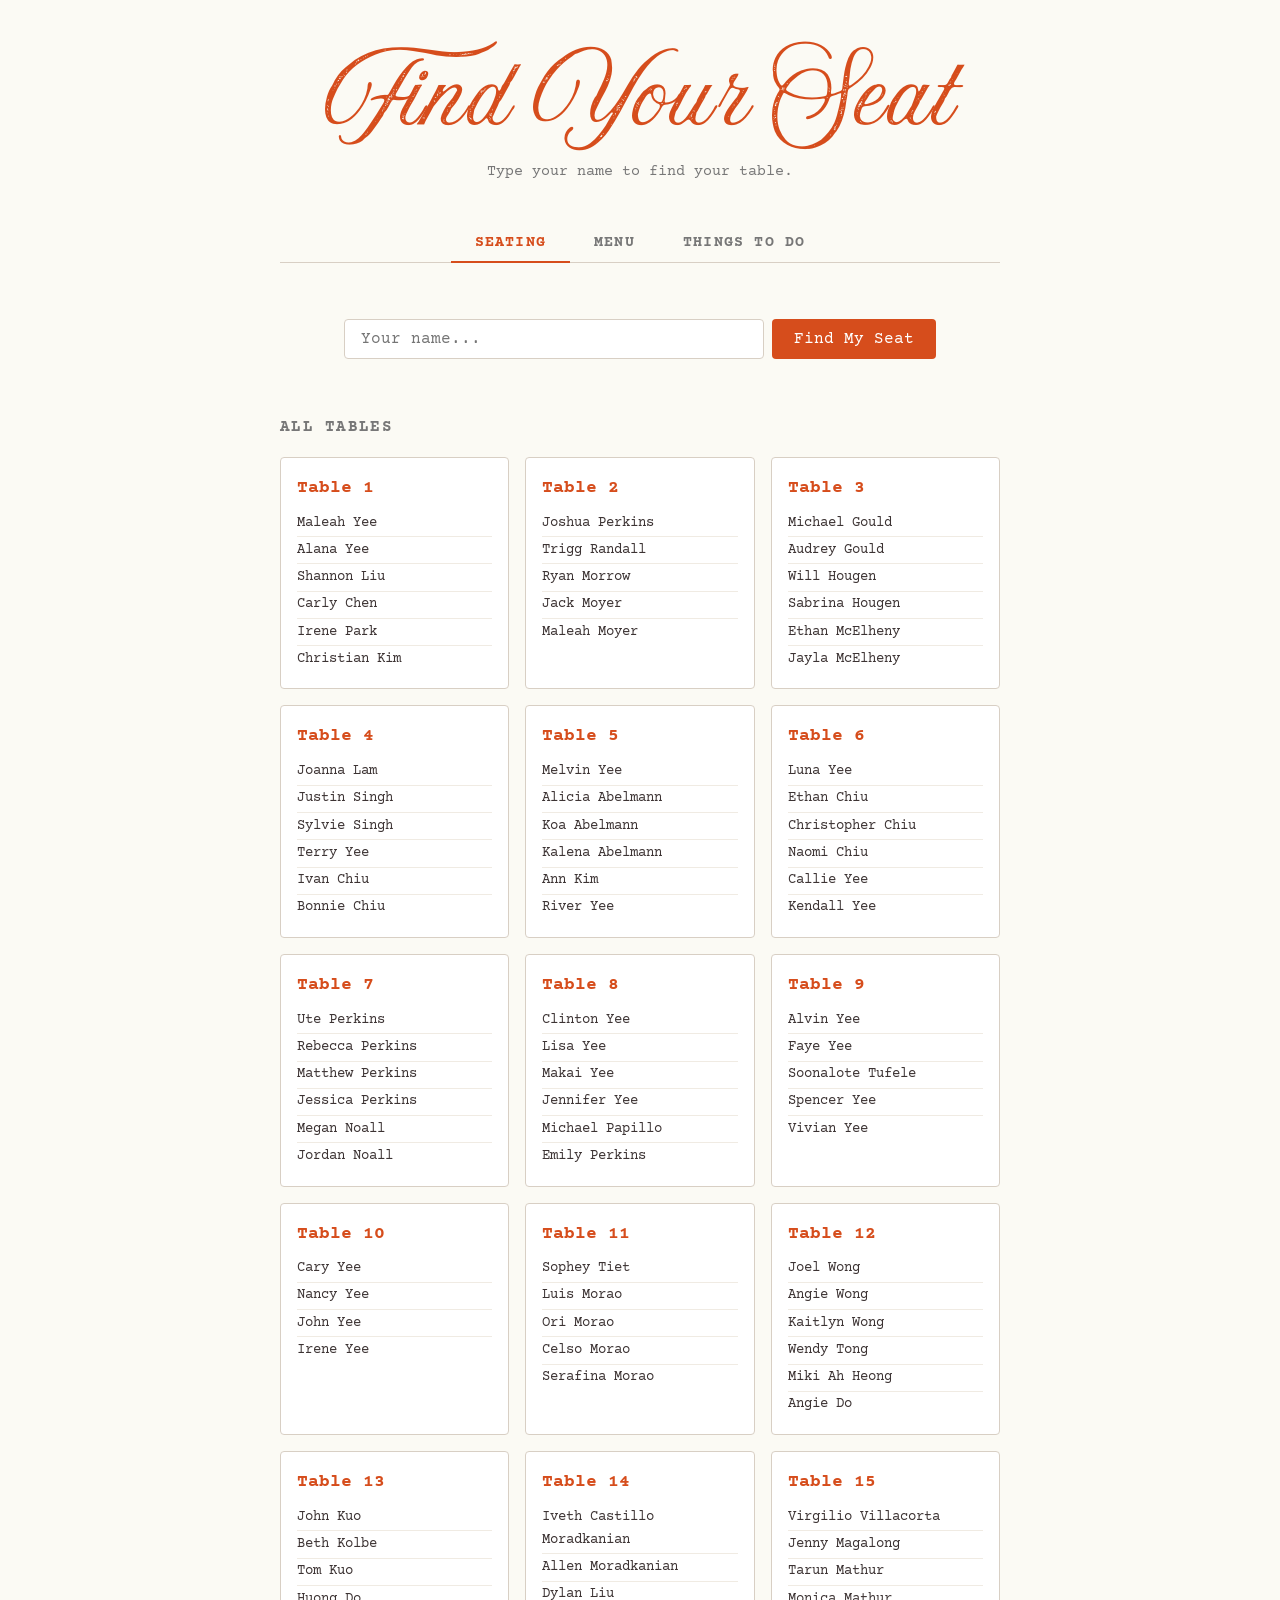
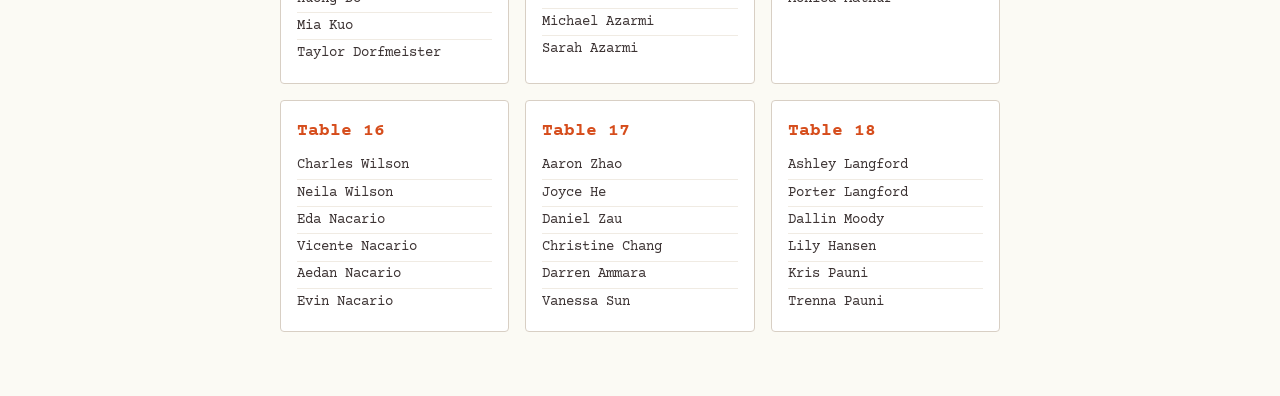
==== docs/index.html @ 07d2abea "data: update tea blends and quotes descriptions Co-Authored-By: Claude Sonnet 4.6 <noreply@anthropic" ====
<!DOCTYPE html>
<html lang="en">
<head>
  <meta charset="UTF-8" />
  <meta name="viewport" content="width=device-width, initial-scale=1.0" />
  <title>Find Your Table</title>
  <link rel="preconnect" href="https://fonts.googleapis.com" />
  <link rel="preconnect" href="https://fonts.gstatic.com" crossorigin />
  <link href="https://fonts.googleapis.com/css2?family=Courier+Prime:ital,wght@0,400;0,700;1,400&display=swap" rel="stylesheet" />
  <link rel="stylesheet" href="styles.css" />
</head>
<body>

  <!-- TOP: Title + instructions -->
  <header class="site-header">
    <h1 class="site-title">Find Your Seat</h1>
    <p class="site-instructions">Type your name to find your table.</p>
  </header>

  <!-- TABS -->
  <nav class="tab-nav" aria-label="Page sections">
    <button class="tab-btn tab-btn--active" data-tab="seating">Seating</button>
    <button class="tab-btn" data-tab="menu">Menu</button>
    <button class="tab-btn" data-tab="things">Things to Do</button>
  </nav>

  <!-- SEATING TAB -->
  <div id="tab-seating" class="tab-panel">

    <!-- SEARCH -->
    <section class="search-section">
      <form class="search-form" id="search-form" role="search">
        <input
          type="text"
          id="search-input"
          class="search-input"
          placeholder="Your name..."
          autocomplete="off"
          aria-label="Search for your name"
        />
        <button type="submit" class="search-btn">Find My Seat</button>
      </form>
    </section>

    <!-- RESULTS -->
    <section class="results-section" id="results-section" aria-live="polite" hidden>
      <div class="results-inner" id="results-inner"></div>
    </section>

    <!-- FULL TABLE LIST -->
    <section class="full-list-section">
      <h2 class="full-list-heading">All Tables</h2>
      <div class="full-list" id="full-list"></div>
    </section>

  </div>

  <!-- MENU TAB -->
  <div id="tab-menu" class="tab-panel" hidden>
    <section class="menu-section">

      <div class="menu-category">
        <h3 class="menu-category-title">Mains</h3>
        <ul class="menu-items">
          <li class="menu-item">
            <span class="menu-item-name">Dan Dan Noodles</span>
            <span class="menu-item-desc">Sesame-peanut sauce, cucumber, cilantro, crushed peanuts</span>
          </li>
          <li class="menu-item">
            <span class="menu-item-name">Fried Popcorn Chicken and White Rice</span>
            <span class="menu-item-desc">Jidori chicken, Thai basil, Taiwanese seasoning salt</span>
            <span class="menu-item-tag">gluten free</span>
          </li>
        </ul>
      </div>

      <div class="menu-category">
        <h3 class="menu-category-title">Sides</h3>
        <ul class="menu-items">
          <li class="menu-item">
            <span class="menu-item-name">Clamshell Buns</span>
            <span class="menu-item-desc">Pork belly, assorted pickles, hoisin, crushed peanuts, and cilantro</span>
          </li>
          <li class="menu-item">
            <span class="menu-item-name">Beef Rolls</span>
            <span class="menu-item-desc">Braised five spice beef shank, cucumber, cilantro, scallions, hoisin</span>
          </li>
        </ul>
      </div>

      <div class="menu-category">
        <h3 class="menu-category-title">Veggies</h3>
        <ul class="menu-items">
          <li class="menu-item">
            <span class="menu-item-name">Wok Tossed Basil Eggplant</span>
          </li>
          <li class="menu-item">
            <span class="menu-item-name">Sautéed Seasonal Greens</span>
            <span class="menu-item-desc">Bok-choy sautéed in a light garlic sauce</span>
            <span class="menu-item-tag">gluten free &amp; vegan</span>
          </li>
        </ul>
      </div>

      <div class="menu-category">
        <h3 class="menu-category-title">Dessert</h3>
        <ul class="menu-items">
          <li class="menu-item">
            <span class="menu-item-name">Hakka Mochi</span>
            <span class="menu-item-desc">Traditional warm hand cut mochi rolled in peanut and black sesame powder, drizzled with brown sugar syrup.</span>
          </li>
          <li class="menu-item">
            <span class="menu-item-name">Assorted Cake</span>
          </li>
        </ul>
      </div>

    </section>
  </div>

  <!-- THINGS TO DO TAB -->
  <div id="tab-things" class="tab-panel" hidden>
    <section class="things-section">
      <ul class="things-list">
        <li class="things-item">
          <span class="things-item-name">Typewriter Poem</span>
          <span class="things-item-desc">Get a custom poem written just for you by our poet.</span>
        </li>
        <li class="things-item">
          <span class="things-item-name">Guest Book</span>
          <span class="things-item-desc">Sign the guest book and leave us your well wishes and advice.</span>
        </li>
        <li class="things-item">
          <span class="things-item-name">Artisan Tea Blends</span>
          <span class="things-item-desc">Taste and take home our artisan herbal tea blends.</span>
        </li>
        <li class="things-item">
          <span class="things-item-name">Quotes &amp; Poems</span>
          <span class="things-item-desc">
              Flip through our favorite quotes and poems while sipping tea and enjoying cookies and nuts.
          </span>
        </li>
      </ul>
    </section>
  </div>

  <script src="data.js"></script>
  <script src="app.js"></script>
</body>
</html>
---- docs/styles.css ----
/* ── Fonts ── */
@font-face {
  font-family: 'Amoresa Aged';
  src: url('fonts/amoresa-aged.woff2') format('woff2'),
       url('fonts/amoresa-aged.ttf') format('truetype');
  font-weight: normal;
  font-style: normal;
  font-display: swap;
}

/* ── Custom Properties ── */
:root {
  --color-bg: #fbfaf4;
  --color-text: #3c3333;
  --color-muted: #777;
  --color-accent: #d64d1c;
  --color-border: #d8cfc4;
  --color-card: #ffffff;
  --color-highlight: #f0ebe3;
  --font-body: 'Courier Prime', 'Courier New', monospace;
  --font-title: 'Amoresa Aged', serif;
  --max-width: 720px;
  --radius: 4px;
}

/* ── Reset ── */
*, *::before, *::after { box-sizing: border-box; margin: 0; padding: 0; }

/* ── Base ── */
body {
  background: var(--color-bg);
  color: var(--color-text);
  font-family: var(--font-body);
  font-size: 1rem;
  line-height: 1.6;
  padding: 0 1rem 4rem;
}

/* ── Banner ── */

/* ── Header ── */
.site-header {
  text-align: center;
  margin-bottom: 2.5rem;
  padding-top: 4rem;
}

.site-title {
  font-family: var(--font-title);
  font-size: clamp(2.5rem, 8vw, 5rem);
  color: var(--color-accent);
  font-weight: normal;
  letter-spacing: 0.02em;
  line-height: 1.1;
}

.site-instructions {
  margin-top: 0.5rem;
  color: var(--color-muted);
  font-size: 0.95rem;
}

/* ── Search ── */
.search-section {
  max-width: var(--max-width);
  margin: 0 auto 2rem;
  padding: 1.5rem 0;
}

.search-form {
  display: flex;
  gap: 0.5rem;
  justify-content: center;
  flex-wrap: wrap;
}

.search-input {
  flex: 1 1 260px;
  max-width: 420px;
  padding: 0.65rem 1rem;
  font-family: var(--font-body);
  font-size: 1rem;
  border: 1px solid var(--color-border);
  border-radius: var(--radius);
  background: var(--color-card);
  color: var(--color-text);
  outline: none;
  transition: border-color 0.15s;
}

.search-input:focus {
  border-color: var(--color-accent);
}

.search-btn {
  padding: 0.65rem 1.4rem;
  font-family: var(--font-body);
  font-size: 1rem;
  background: var(--color-accent);
  color: #fff;
  border: none;
  border-radius: var(--radius);
  cursor: pointer;
  transition: opacity 0.15s;
  white-space: nowrap;
}

.search-btn:hover {
  opacity: 0.88;
}

/* ── Seating Diagram ── */
.diagram-container {
  margin-bottom: 1.75rem;
  padding-bottom: 1.75rem;
  border-bottom: 1px solid var(--color-border);
}

.diagram-container svg {
  width: 100%;
  height: auto;
  display: block;
}

/* ── Results ── */
.results-section {
  max-width: var(--max-width);
  margin: 0 auto 3rem;
  background: var(--color-highlight);
  border: 1px solid var(--color-border);
  border-radius: var(--radius);
  padding: 1.5rem;
}

.results-section[hidden] {
  display: none;
}

.result-match-name {
  font-size: 1.1rem;
  font-weight: 700;
  margin-bottom: 0.25rem;
}

.result-table-number {
  font-size: 1.8rem;
  font-weight: 700;
  color: var(--color-accent);
  margin-bottom: 0.75rem;
}

.result-section-label {
  font-size: 0.8rem;
  text-transform: uppercase;
  letter-spacing: 0.08em;
  color: var(--color-muted);
  margin-bottom: 0.3rem;
  margin-top: 1rem;
}

.result-names-list {
  list-style: none;
  padding: 0;
}

.result-names-list li {
  padding: 0.15rem 0;
  border-bottom: 1px solid var(--color-border);
}

.result-names-list li:last-child {
  border-bottom: none;
}

.result-names-list li.is-you {
  font-weight: 700;
  color: var(--color-accent);
}

.related-group {
  margin-top: 0.5rem;
  padding: 0.75rem;
  background: var(--color-card);
  border-radius: var(--radius);
  border: 1px solid var(--color-border);
}

.related-group + .related-group {
  margin-top: 0.5rem;
}

.related-table-label {
  font-size: 0.85rem;
  color: var(--color-muted);
}

.result-disclaimer {
  font-size: 0.85rem;
  color: var(--color-muted);
  margin-top: 0.75rem;
  padding: 0.5rem 0.75rem;
  border-left: 3px solid var(--color-accent);
  background: var(--color-card);
  border-radius: 0 var(--radius) var(--radius) 0;
}

.no-result-msg {
  text-align: center;
  color: var(--color-muted);
  padding: 0.5rem 0;
}

/* ── Multiple matches ── */
.match-card {
  background: var(--color-card);
  border: 1px solid var(--color-border);
  border-radius: var(--radius);
  padding: 1rem;
  margin-bottom: 1rem;
  cursor: pointer;
  transition: border-color 0.15s;
}

.match-card:hover {
  border-color: var(--color-accent);
}

.match-prompt {
  margin-bottom: 0.75rem;
  color: var(--color-muted);
  font-size: 0.95rem;
}

/* ── Full List ── */
.full-list-section {
  max-width: var(--max-width);
  margin: 0 auto;
}

.full-list-heading {
  font-family: var(--font-body);
  font-size: 1rem;
  text-transform: uppercase;
  letter-spacing: 0.08em;
  color: var(--color-muted);
  margin-bottom: 1rem;
  font-weight: 700;
}

.full-list {
  display: grid;
  grid-template-columns: repeat(auto-fill, minmax(200px, 1fr));
  gap: 1rem;
}

.table-card {
  background: var(--color-card);
  border: 1px solid var(--color-border);
  border-radius: var(--radius);
  padding: 1rem;
  cursor: pointer;
  transition: border-color 0.15s;
}

.table-card:hover {
  border-color: var(--color-accent);
}

.table-card-number {
  font-size: 1.1rem;
  font-weight: 700;
  color: var(--color-accent);
  margin-bottom: 0.5rem;
}

.table-card-names {
  list-style: none;
  padding: 0;
  font-size: 0.9rem;
}

.table-card-names li {
  padding: 0.1rem 0;
  border-bottom: 1px solid var(--color-highlight);
}

.table-card-names li:last-child {
  border-bottom: none;
}

/* ── Tabs ── */
.tab-nav {
  display: flex;
  justify-content: center;
  border-bottom: 1px solid var(--color-border);
  max-width: var(--max-width);
  margin: 0 auto 2rem;
}

.tab-btn {
  font-family: var(--font-body);
  font-size: 0.95rem;
  text-transform: uppercase;
  letter-spacing: 0.08em;
  font-weight: 700;
  padding: 0.6rem 1.5rem;
  background: none;
  border: none;
  border-bottom: 2px solid transparent;
  color: var(--color-muted);
  cursor: pointer;
  margin-bottom: -1px;
  transition: color 0.15s, border-color 0.15s;
}

.tab-btn:hover {
  color: var(--color-text);
}

.tab-btn--active {
  color: var(--color-accent);
  border-bottom-color: var(--color-accent);
}

.tab-panel[hidden] {
  display: none;
}

/* ── Menu ── */
.menu-section {
  max-width: var(--max-width);
  margin: 0 auto;
}

.menu-category {
  margin-bottom: 2.5rem;
}

.menu-category-title {
  font-family: var(--font-body);
  font-size: 0.85rem;
  text-transform: uppercase;
  letter-spacing: 0.1em;
  font-weight: 700;
  color: var(--color-muted);
  margin-bottom: 0.75rem;
  padding-bottom: 0.4rem;
  border-bottom: 1px solid var(--color-border);
}

.menu-items {
  list-style: none;
  padding: 0;
}

.menu-item {
  padding: 0.85rem 0;
  border-bottom: 1px solid var(--color-highlight);
  display: flex;
  flex-direction: column;
  gap: 0.2rem;
}

.menu-item:last-child {
  border-bottom: none;
}

.menu-item-name {
  font-weight: 700;
  font-size: 1rem;
}

.menu-item-desc {
  font-size: 0.9rem;
  color: var(--color-muted);
}

.menu-item-tag {
  font-size: 0.8rem;
  color: var(--color-accent);
  font-style: italic;
}

/* ── Things to Do ── */
.things-section {
  max-width: var(--max-width);
  margin: 0 auto;
}

.things-list {
  list-style: none;
  padding: 0;
}

.things-item {
  padding: 1rem 0;
  border-bottom: 1px solid var(--color-border);
  display: flex;
  flex-direction: column;
  gap: 0.2rem;
}

.things-item:last-child {
  border-bottom: none;
}

.things-item-name {
  font-weight: 700;
  font-size: 1rem;
}

.things-item-desc {
  font-size: 0.9rem;
  color: var(--color-muted);
}

/* ── Responsive ── */
@media (max-width: 480px) {
  .search-form {
    flex-direction: column;
    align-items: stretch;
  }
  .search-input {
    max-width: 100%;
    flex-basis: auto;
    padding-top: 0.55rem;
    padding-bottom: 0.5rem;
  }
  .full-list {
    grid-template-columns: 1fr 1fr;
  }
}
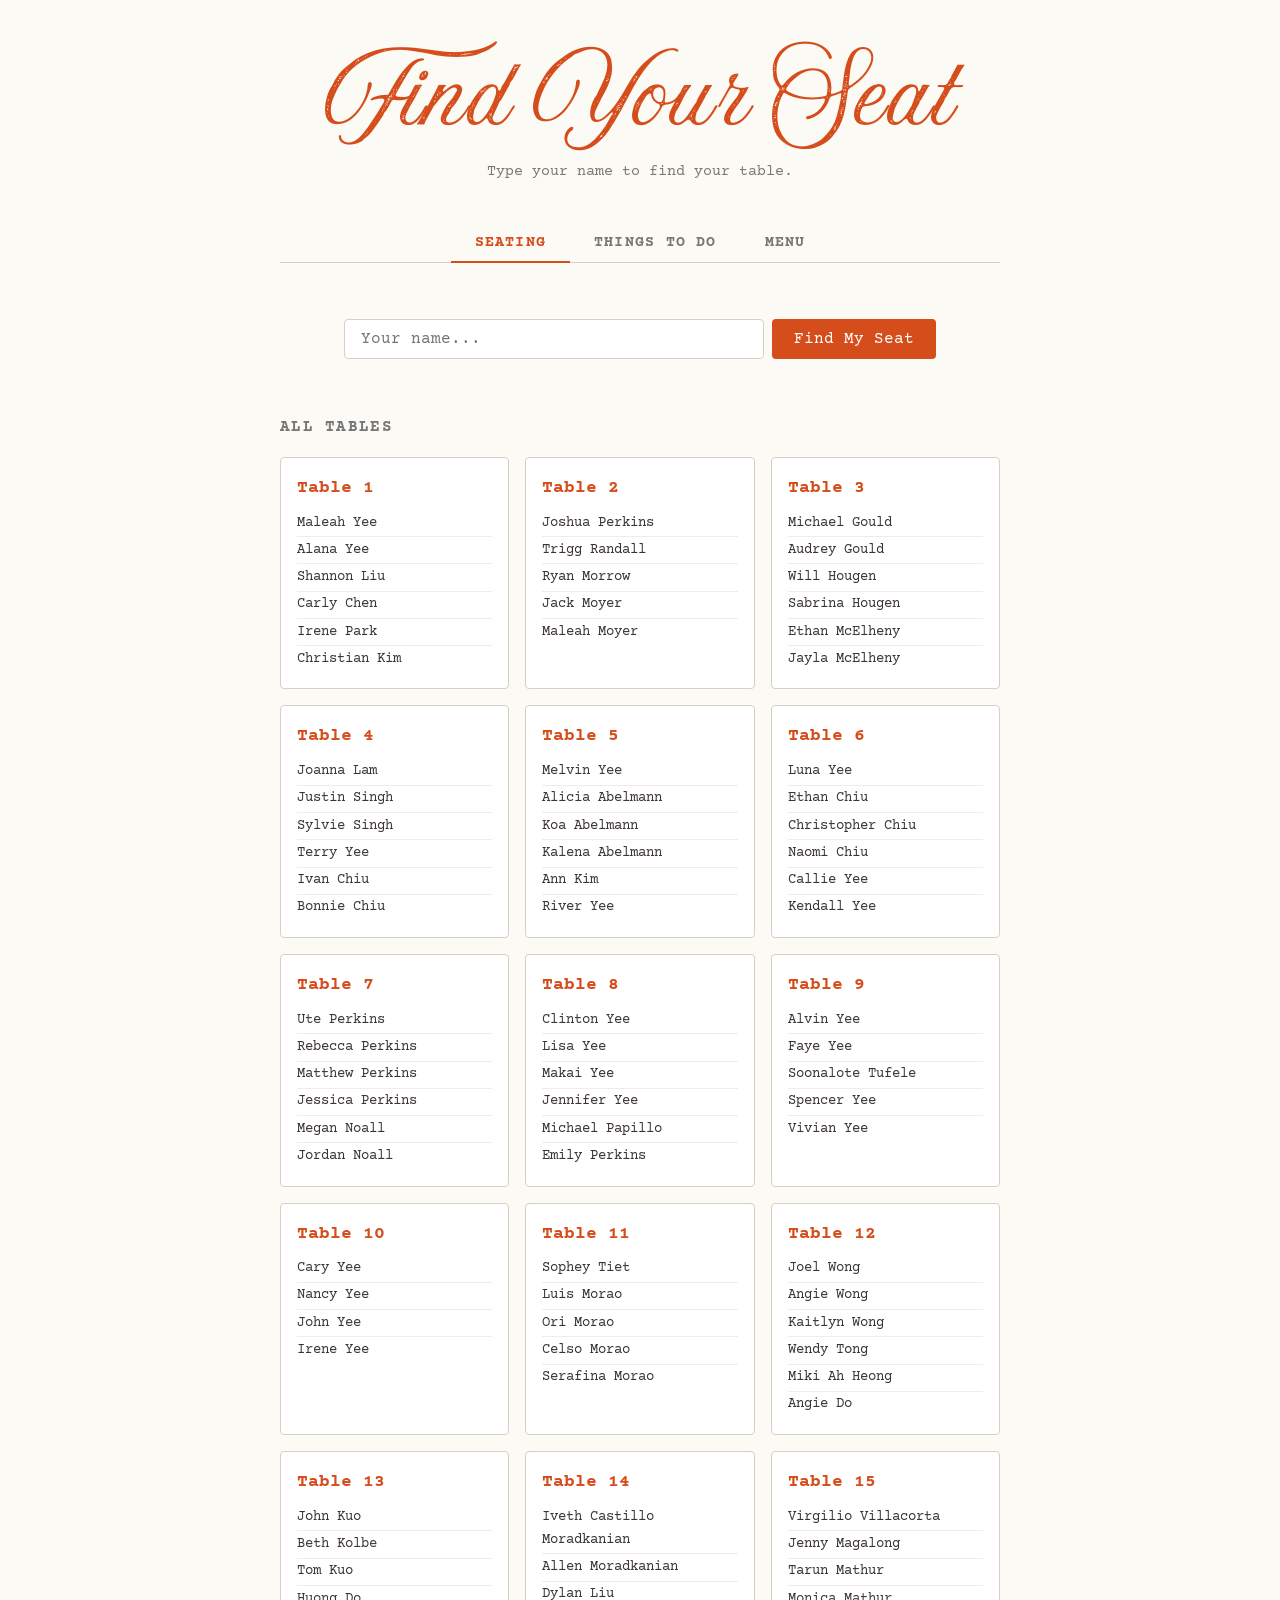
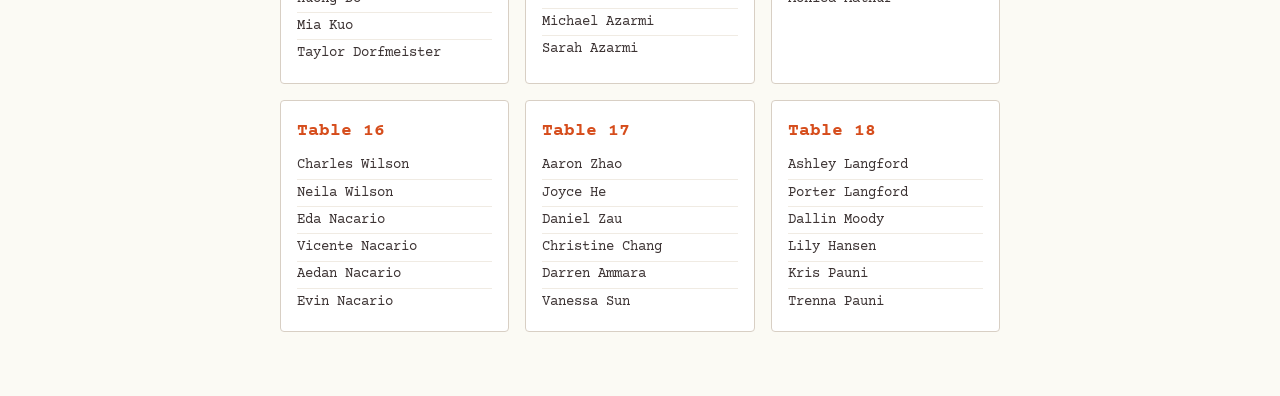
==== commit b6962a3b: "style: reorder tabs to Seating, Things to Do, Menu Co-Authored-By: Claude Sonnet 4.6 <noreply@anthro" ====
--- a/docs/index.html
+++ b/docs/index.html
@@ -20,8 +20,8 @@
   <!-- TABS -->
   <nav class="tab-nav" aria-label="Page sections">
     <button class="tab-btn tab-btn--active" data-tab="seating">Seating</button>
+    <button class="tab-btn" data-tab="things">Things to Do</button>
     <button class="tab-btn" data-tab="menu">Menu</button>
-    <button class="tab-btn" data-tab="things">Things to Do</button>
   </nav>
 
   <!-- SEATING TAB -->
--- a/docs/styles.css
+++ b/docs/styles.css
@@ -394,7 +394,7 @@
 
 .things-item {
   padding: 1rem 0;
-  border-bottom: 1px solid var(--color-border);
+  border-bottom: 1px solid var(--color-highlight);
   display: flex;
   flex-direction: column;
   gap: 0.2rem;
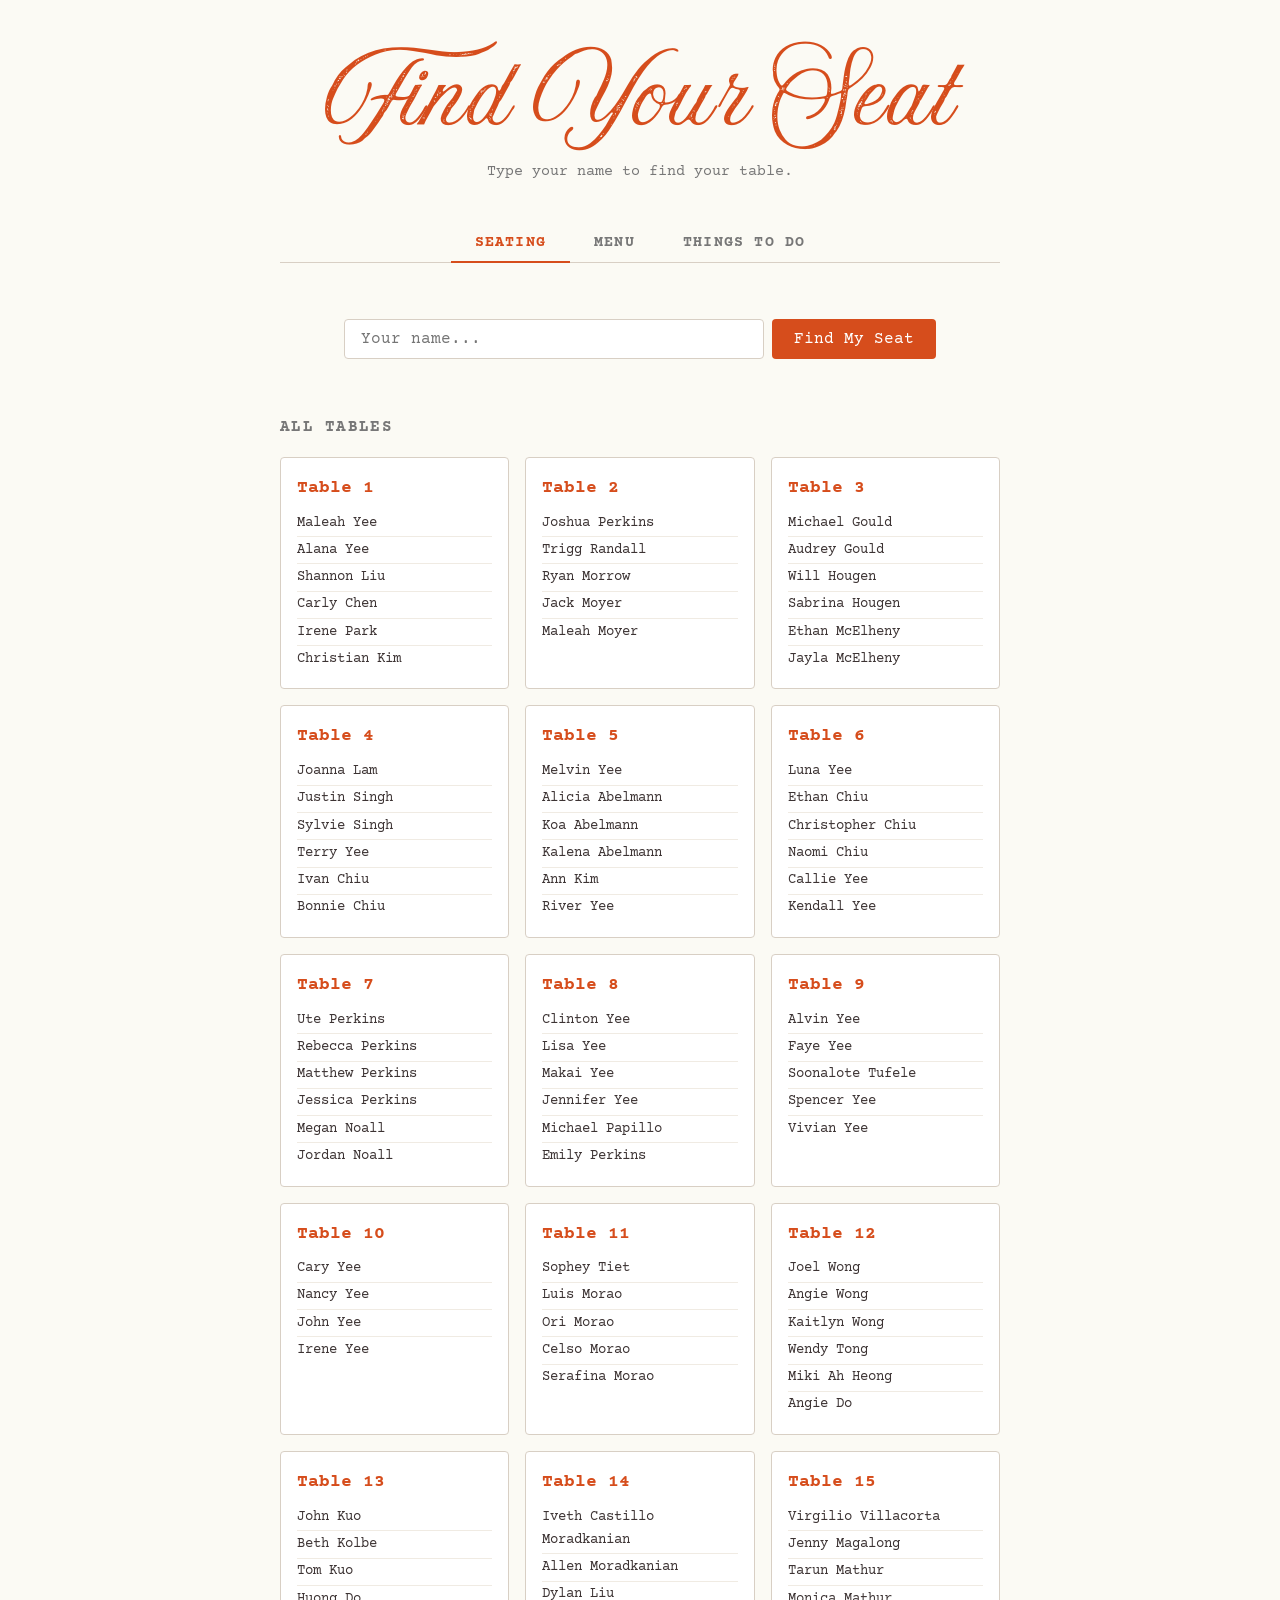
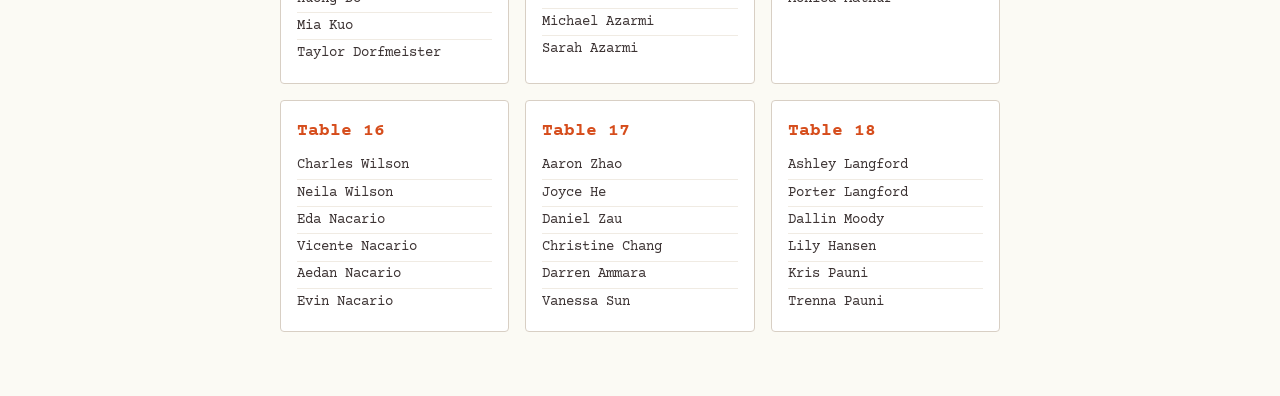
==== commit 099a38a0: "feat: swap header and subheader text per active tab, fix typo Co-Authored-By: Claude Sonnet 4.6 <nor" ====
--- a/docs/index.html
+++ b/docs/index.html
@@ -19,9 +19,9 @@
 
   <!-- TABS -->
   <nav class="tab-nav" aria-label="Page sections">
-    <button class="tab-btn tab-btn--active" data-tab="seating">Seating</button>
-    <button class="tab-btn" data-tab="things">Things to Do</button>
-    <button class="tab-btn" data-tab="menu">Menu</button>
+    <button class="tab-btn tab-btn--active" data-tab="seating" data-header="Find Your Seat" data-subheader="Type your name to find your table.">Seating</button>
+    <button class="tab-btn" data-tab="menu" data-header="Tonight's Menu" data-subheader="Family-style Taiwanese cuisine.">Menu</button>
+    <button class="tab-btn" data-tab="things" data-header="Things to Do" data-subheader="Make the most of the evening.">Things to Do</button>
   </nav>
 
   <!-- SEATING TAB -->
@@ -107,7 +107,7 @@
         <ul class="menu-items">
           <li class="menu-item">
             <span class="menu-item-name">Hakka Mochi</span>
-            <span class="menu-item-desc">Traditional warm hand cut mochi rolled in peanut and black sesame powder, drizzled with brown sugar syrup.</span>
+            <span class="menu-item-desc">Traditional hand cut mochi rolled in peanut and black sesame powder, drizzled with brown sugar syrup.</span>
           </li>
           <li class="menu-item">
             <span class="menu-item-name">Assorted Cake</span>
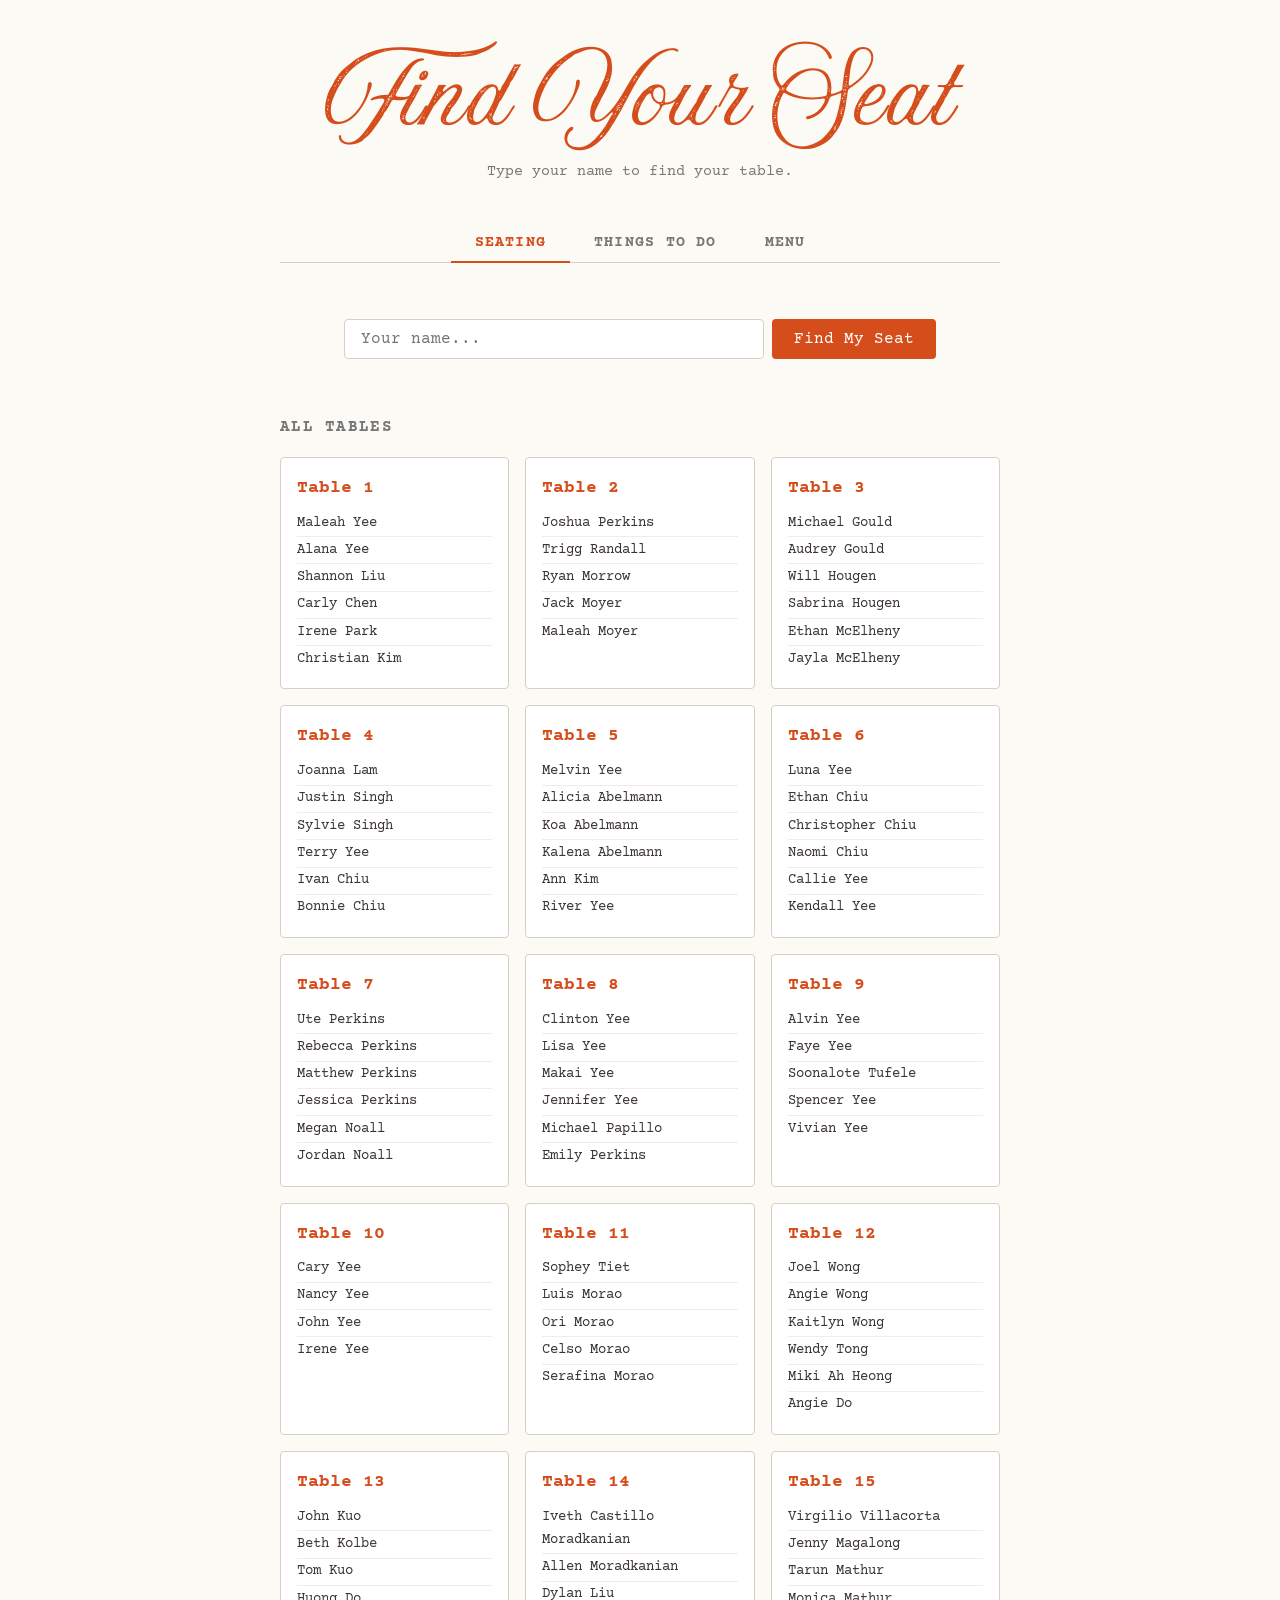
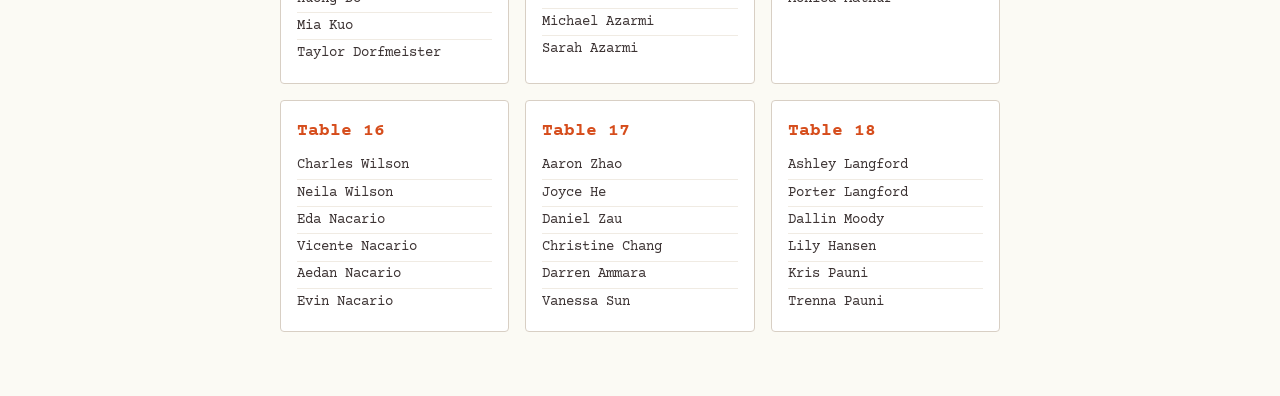
==== commit f1b0e27d: "style: reorder tabs to Seating, Things to Do, Menu Co-Authored-By: Claude Sonnet 4.6 <noreply@anthro" ====
--- a/docs/index.html
+++ b/docs/index.html
@@ -20,8 +20,8 @@
   <!-- TABS -->
   <nav class="tab-nav" aria-label="Page sections">
     <button class="tab-btn tab-btn--active" data-tab="seating" data-header="Find Your Seat" data-subheader="Type your name to find your table.">Seating</button>
-    <button class="tab-btn" data-tab="menu" data-header="Tonight's Menu" data-subheader="Family-style Taiwanese cuisine.">Menu</button>
-    <button class="tab-btn" data-tab="things" data-header="Things to Do" data-subheader="Make the most of the evening.">Things to Do</button>
+    <button class="tab-btn" data-tab="things" data-header="Things to Do" data-subheader="Join the fun!">Things to Do</button>
+    <button class="tab-btn" data-tab="menu" data-header="Today's Menu" data-subheader="Michelin Bib Gourmand Taiwanese cuisine">Menu</button>
   </nav>
 
   <!-- SEATING TAB -->
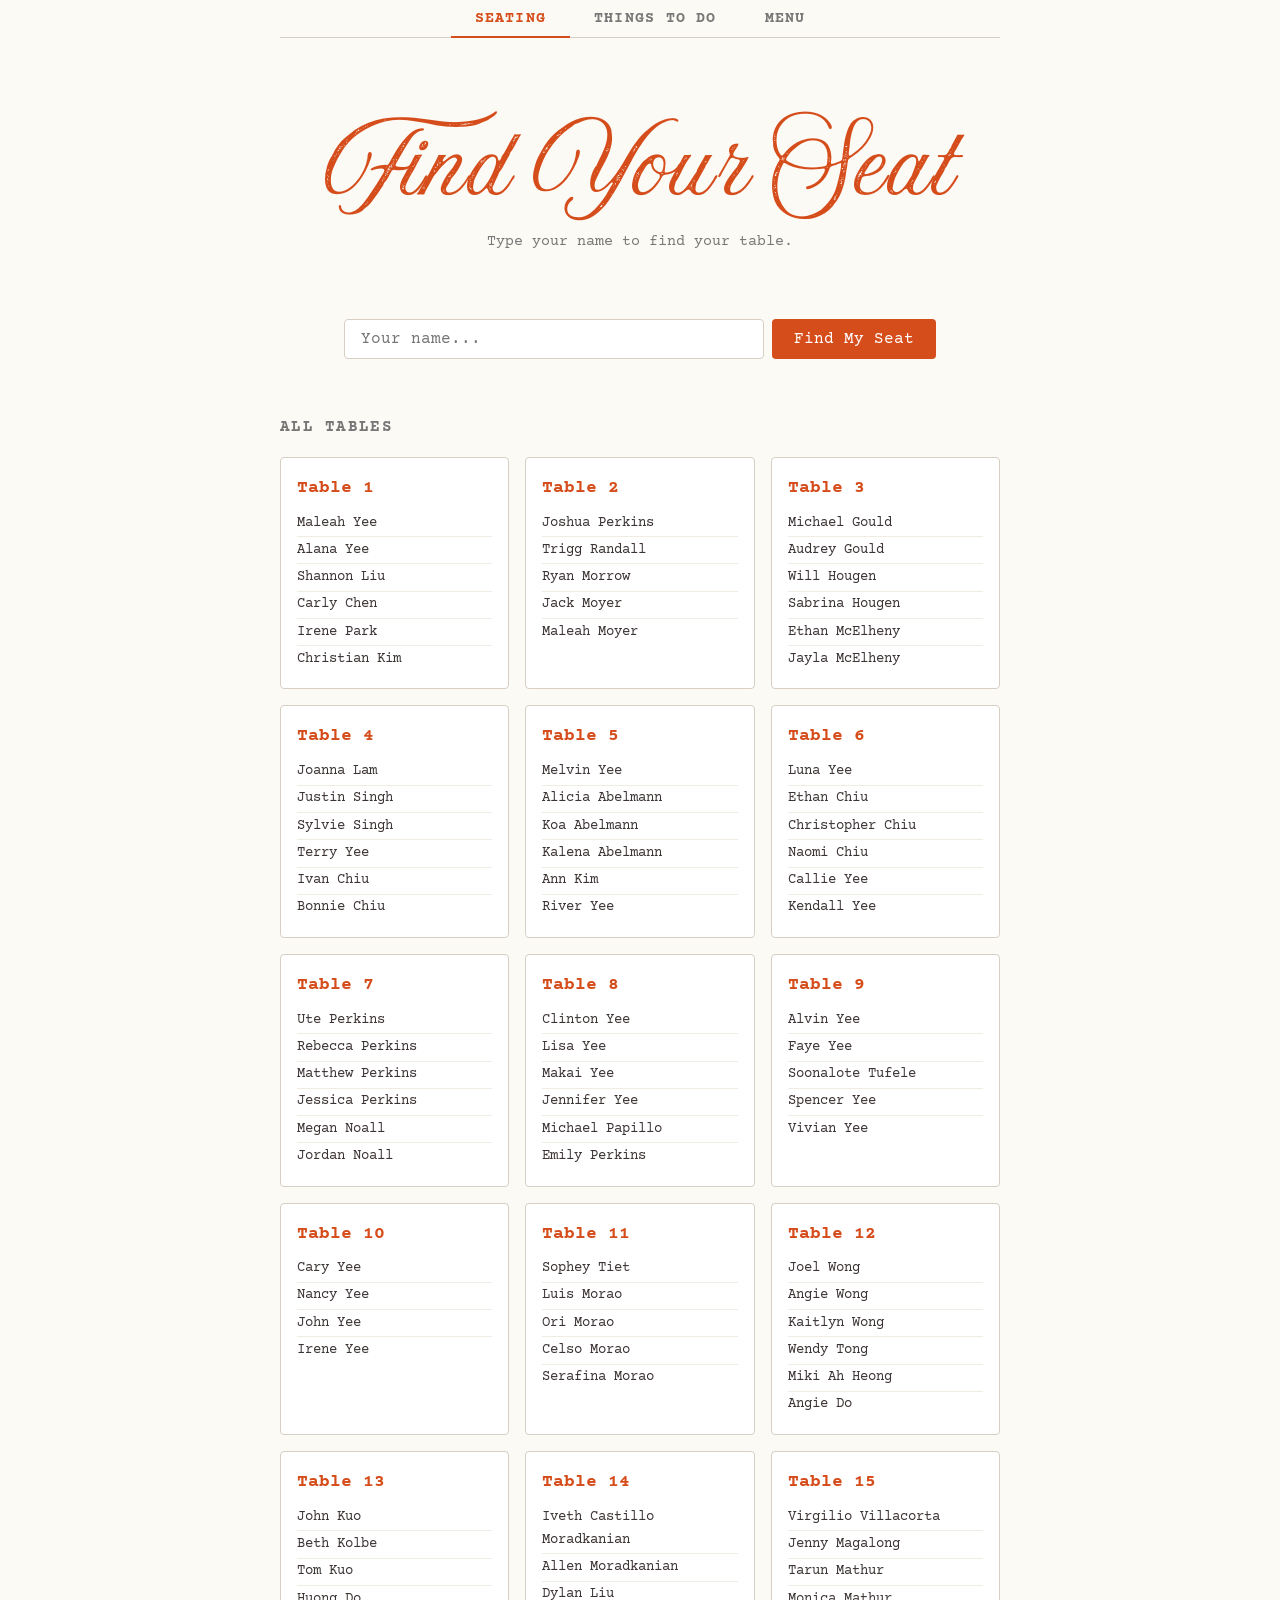
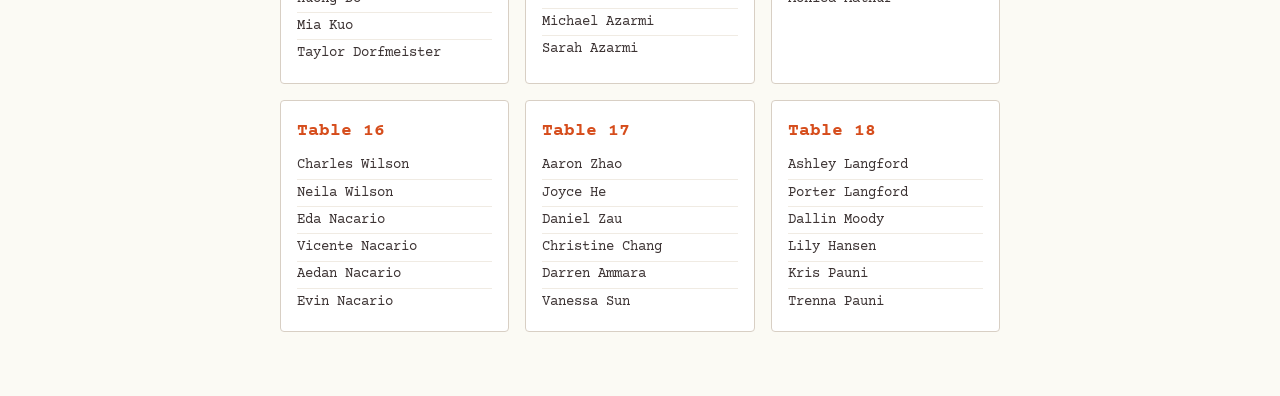
==== commit 72e75658: "style: move tabs above header, reformat indentation Co-Authored-By: Claude Sonnet 4.6 <noreply@anthr" ====
--- a/docs/index.html
+++ b/docs/index.html
@@ -10,141 +10,139 @@
   <link rel="stylesheet" href="styles.css" />
 </head>
 <body>
+    <!-- TABS -->
+    <nav class="tab-nav" aria-label="Page sections">
+        <button class="tab-btn tab-btn--active" data-tab="seating" data-header="Find Your Seat" data-subheader="Type your name to find your table.">Seating</button>
+        <button class="tab-btn" data-tab="things" data-header="Things to Do" data-subheader="Join the fun!">Things to Do</button>
+        <button class="tab-btn" data-tab="menu" data-header="Today's Menu" data-subheader="Michelin Bib Gourmand Taiwanese cuisine">Menu</button>
+    </nav>
 
-  <!-- TOP: Title + instructions -->
-  <header class="site-header">
-    <h1 class="site-title">Find Your Seat</h1>
-    <p class="site-instructions">Type your name to find your table.</p>
-  </header>
+    <!-- TOP: Title + instructions -->
+    <header class="site-header">
+        <h1 class="site-title">Find Your Seat</h1>
+        <p class="site-instructions">Type your name to find your table.</p>
+    </header>
 
-  <!-- TABS -->
-  <nav class="tab-nav" aria-label="Page sections">
-    <button class="tab-btn tab-btn--active" data-tab="seating" data-header="Find Your Seat" data-subheader="Type your name to find your table.">Seating</button>
-    <button class="tab-btn" data-tab="things" data-header="Things to Do" data-subheader="Join the fun!">Things to Do</button>
-    <button class="tab-btn" data-tab="menu" data-header="Today's Menu" data-subheader="Michelin Bib Gourmand Taiwanese cuisine">Menu</button>
-  </nav>
 
-  <!-- SEATING TAB -->
-  <div id="tab-seating" class="tab-panel">
+    <!-- SEATING TAB -->
+    <div id="tab-seating" class="tab-panel">
 
-    <!-- SEARCH -->
-    <section class="search-section">
-      <form class="search-form" id="search-form" role="search">
-        <input
-          type="text"
-          id="search-input"
-          class="search-input"
-          placeholder="Your name..."
-          autocomplete="off"
-          aria-label="Search for your name"
-        />
-        <button type="submit" class="search-btn">Find My Seat</button>
-      </form>
-    </section>
+        <!-- SEARCH -->
+        <section class="search-section">
+            <form class="search-form" id="search-form" role="search">
+                <input type="text"
+                       id="search-input"
+                       class="search-input"
+                       placeholder="Your name..."
+                       autocomplete="off"
+                       aria-label="Search for your name" />
+                <button type="submit" class="search-btn">Find My Seat</button>
+            </form>
+        </section>
 
-    <!-- RESULTS -->
-    <section class="results-section" id="results-section" aria-live="polite" hidden>
-      <div class="results-inner" id="results-inner"></div>
-    </section>
+        <!-- RESULTS -->
+        <section class="results-section" id="results-section" aria-live="polite" hidden>
+            <div class="results-inner" id="results-inner"></div>
+        </section>
 
-    <!-- FULL TABLE LIST -->
-    <section class="full-list-section">
-      <h2 class="full-list-heading">All Tables</h2>
-      <div class="full-list" id="full-list"></div>
-    </section>
+        <!-- FULL TABLE LIST -->
+        <section class="full-list-section">
+            <h2 class="full-list-heading">All Tables</h2>
+            <div class="full-list" id="full-list"></div>
+        </section>
 
-  </div>
+    </div>
 
-  <!-- MENU TAB -->
-  <div id="tab-menu" class="tab-panel" hidden>
-    <section class="menu-section">
+    <!-- MENU TAB -->
+    <div id="tab-menu" class="tab-panel" hidden>
+        <section class="menu-section">
 
-      <div class="menu-category">
-        <h3 class="menu-category-title">Mains</h3>
-        <ul class="menu-items">
-          <li class="menu-item">
-            <span class="menu-item-name">Dan Dan Noodles</span>
-            <span class="menu-item-desc">Sesame-peanut sauce, cucumber, cilantro, crushed peanuts</span>
-          </li>
-          <li class="menu-item">
-            <span class="menu-item-name">Fried Popcorn Chicken and White Rice</span>
-            <span class="menu-item-desc">Jidori chicken, Thai basil, Taiwanese seasoning salt</span>
-            <span class="menu-item-tag">gluten free</span>
-          </li>
-        </ul>
-      </div>
+            <div class="menu-category">
+                <h3 class="menu-category-title">Mains</h3>
+                <ul class="menu-items">
+                    <li class="menu-item">
+                        <span class="menu-item-name">Dan Dan Noodles</span>
+                        <span class="menu-item-desc">Sesame-peanut sauce, cucumber, cilantro, crushed peanuts</span>
+                    </li>
+                    <li class="menu-item">
+                        <span class="menu-item-name">Fried Popcorn Chicken and White Rice</span>
+                        <span class="menu-item-desc">Jidori chicken, Thai basil, Taiwanese seasoning salt</span>
+                        <span class="menu-item-tag">gluten free</span>
+                    </li>
+                </ul>
+            </div>
 
-      <div class="menu-category">
-        <h3 class="menu-category-title">Sides</h3>
-        <ul class="menu-items">
-          <li class="menu-item">
-            <span class="menu-item-name">Clamshell Buns</span>
-            <span class="menu-item-desc">Pork belly, assorted pickles, hoisin, crushed peanuts, and cilantro</span>
-          </li>
-          <li class="menu-item">
-            <span class="menu-item-name">Beef Rolls</span>
-            <span class="menu-item-desc">Braised five spice beef shank, cucumber, cilantro, scallions, hoisin</span>
-          </li>
-        </ul>
-      </div>
+            <div class="menu-category">
+                <h3 class="menu-category-title">Sides</h3>
+                <ul class="menu-items">
+                    <li class="menu-item">
+                        <span class="menu-item-name">Clamshell Buns</span>
+                        <span class="menu-item-desc">Pork belly, assorted pickles, hoisin, crushed peanuts, and cilantro</span>
+                    </li>
+                    <li class="menu-item">
+                        <span class="menu-item-name">Beef Rolls</span>
+                        <span class="menu-item-desc">Braised five spice beef shank, cucumber, cilantro, scallions, hoisin</span>
+                    </li>
+                </ul>
+            </div>
 
-      <div class="menu-category">
-        <h3 class="menu-category-title">Veggies</h3>
-        <ul class="menu-items">
-          <li class="menu-item">
-            <span class="menu-item-name">Wok Tossed Basil Eggplant</span>
-          </li>
-          <li class="menu-item">
-            <span class="menu-item-name">Sautéed Seasonal Greens</span>
-            <span class="menu-item-desc">Bok-choy sautéed in a light garlic sauce</span>
-            <span class="menu-item-tag">gluten free &amp; vegan</span>
-          </li>
-        </ul>
-      </div>
+            <div class="menu-category">
+                <h3 class="menu-category-title">Veggies</h3>
+                <ul class="menu-items">
+                    <li class="menu-item">
+                        <span class="menu-item-name">Wok Tossed Basil Eggplant</span>
+                    </li>
+                    <li class="menu-item">
+                        <span class="menu-item-name">Sautéed Seasonal Greens</span>
+                        <span class="menu-item-desc">Bok-choy sautéed in a light garlic sauce</span>
+                        <span class="menu-item-tag">gluten free &amp; vegan</span>
+                    </li>
+                </ul>
+            </div>
 
-      <div class="menu-category">
-        <h3 class="menu-category-title">Dessert</h3>
-        <ul class="menu-items">
-          <li class="menu-item">
-            <span class="menu-item-name">Hakka Mochi</span>
-            <span class="menu-item-desc">Traditional hand cut mochi rolled in peanut and black sesame powder, drizzled with brown sugar syrup.</span>
-          </li>
-          <li class="menu-item">
-            <span class="menu-item-name">Assorted Cake</span>
-          </li>
-        </ul>
-      </div>
+            <div class="menu-category">
+                <h3 class="menu-category-title">Dessert</h3>
+                <ul class="menu-items">
+                    <li class="menu-item">
+                        <span class="menu-item-name">Hakka Mochi</span>
+                        <span class="menu-item-desc">Traditional hand cut mochi rolled in peanut and black sesame powder, drizzled with brown sugar syrup.</span>
+                    </li>
+                    <li class="menu-item">
+                        <span class="menu-item-name">Assorted Cake</span>
+                    </li>
+                </ul>
+            </div>
 
-    </section>
-  </div>
+        </section>
+    </div>
 
-  <!-- THINGS TO DO TAB -->
-  <div id="tab-things" class="tab-panel" hidden>
-    <section class="things-section">
-      <ul class="things-list">
-        <li class="things-item">
-          <span class="things-item-name">Typewriter Poem</span>
-          <span class="things-item-desc">Get a custom poem written just for you by our poet.</span>
-        </li>
-        <li class="things-item">
-          <span class="things-item-name">Guest Book</span>
-          <span class="things-item-desc">Sign the guest book and leave us your well wishes and advice.</span>
-        </li>
-        <li class="things-item">
-          <span class="things-item-name">Artisan Tea Blends</span>
-          <span class="things-item-desc">Taste and take home our artisan herbal tea blends.</span>
-        </li>
-        <li class="things-item">
-          <span class="things-item-name">Quotes &amp; Poems</span>
-          <span class="things-item-desc">
-              Flip through our favorite quotes and poems while sipping tea and enjoying cookies and nuts.
-          </span>
-        </li>
-      </ul>
-    </section>
-  </div>
+    <!-- THINGS TO DO TAB -->
+    <div id="tab-things" class="tab-panel" hidden>
+        <section class="things-section">
+            <ul class="things-list">
+                <li class="things-item">
+                    <span class="things-item-name">Typewriter Poem</span>
+                    <span class="things-item-desc">Get a custom poem written just for you by our poet.</span>
+                </li>
+                <li class="things-item">
+                    <span class="things-item-name">Guest Book</span>
+                    <span class="things-item-desc">Sign the guest book and leave us your well wishes and advice.</span>
+                </li>
+                <li class="things-item">
+                    <span class="things-item-name">Herbal Tea Blends</span>
+                    <span class="things-item-desc">Taste and take home our artisan herbal tea blends.</span>
+                </li>
+                <li class="things-item">
+                    <span class="things-item-name">Quotes &amp; Poems</span>
+                    <span class="things-item-desc">
+                        Flip through our favorite quotes and poems while sipping tea and enjoying cookies and nuts.
+                    </span>
+                </li>
+            </ul>
+        </section>
+    </div>
 
-  <script src="data.js"></script>
-  <script src="app.js"></script>
+    <script src="data.js"></script>
+    <script src="app.js"></script>
 </body>
 </html>
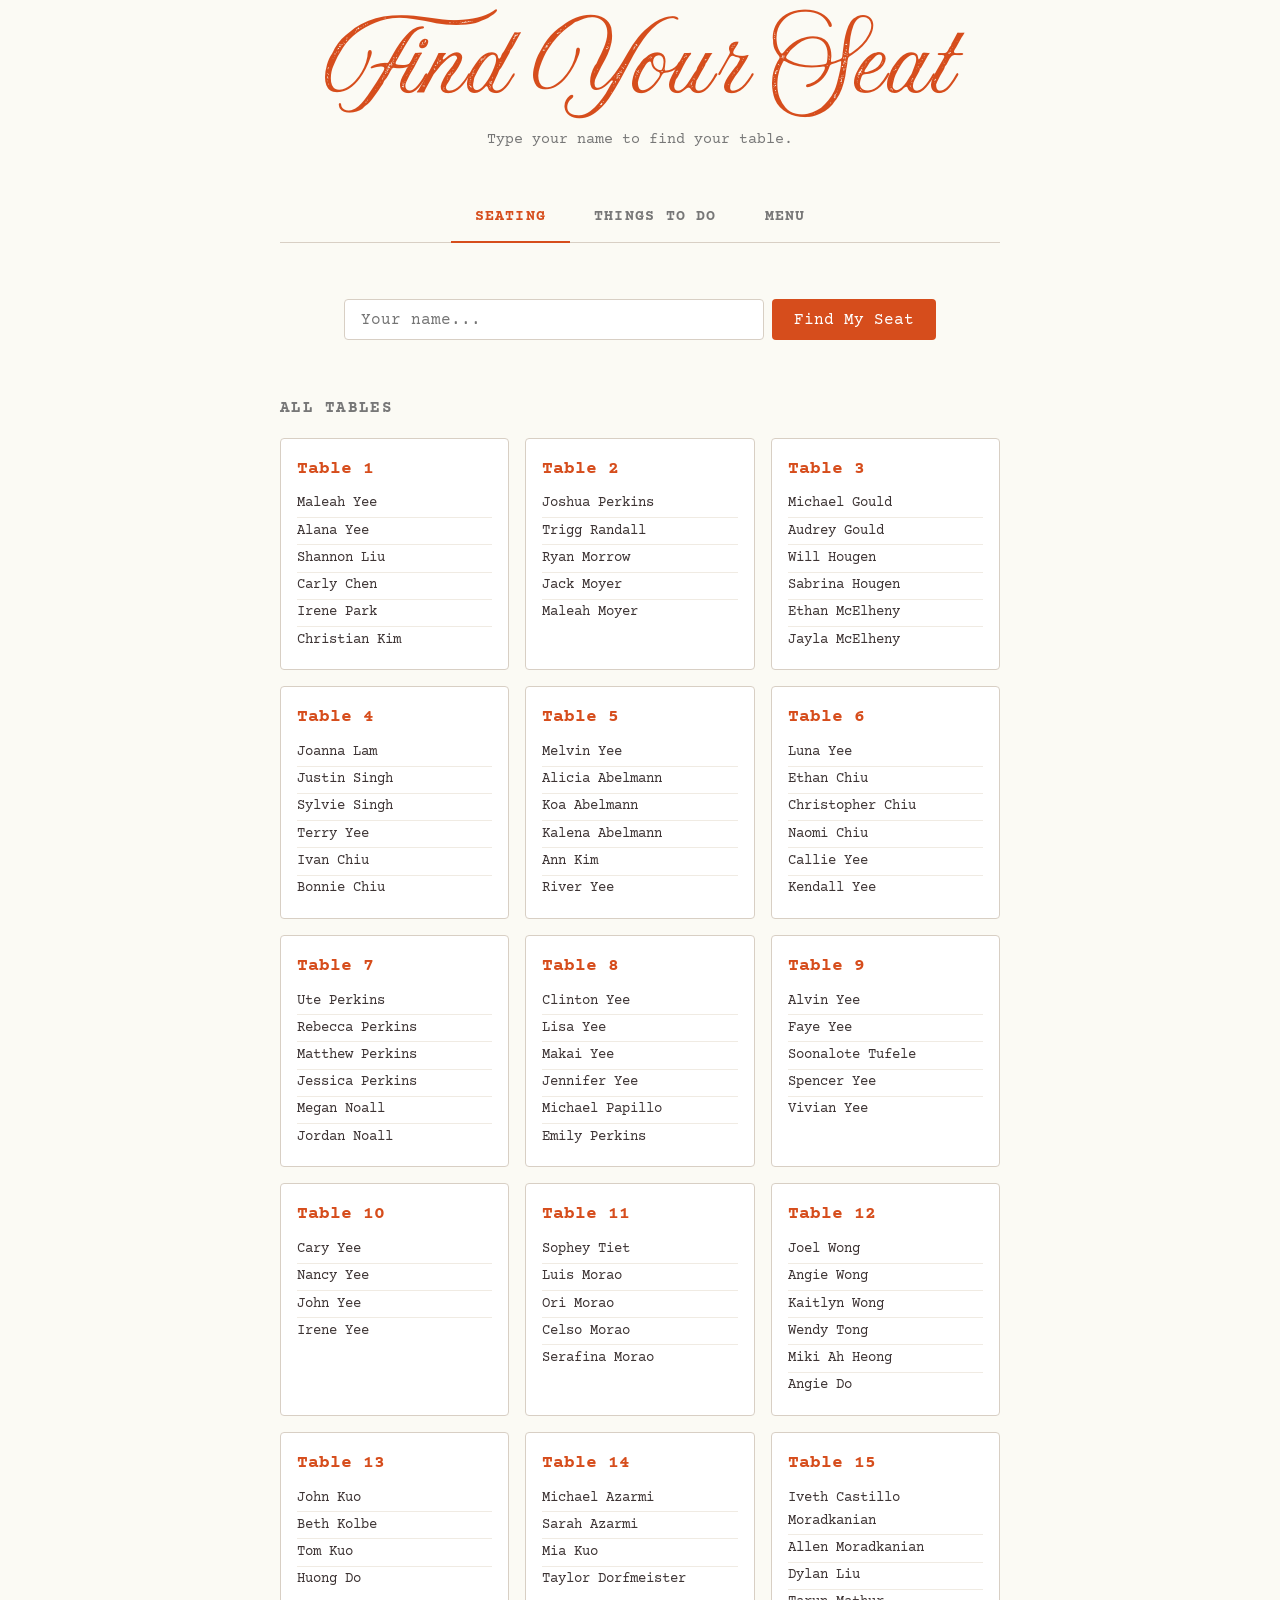
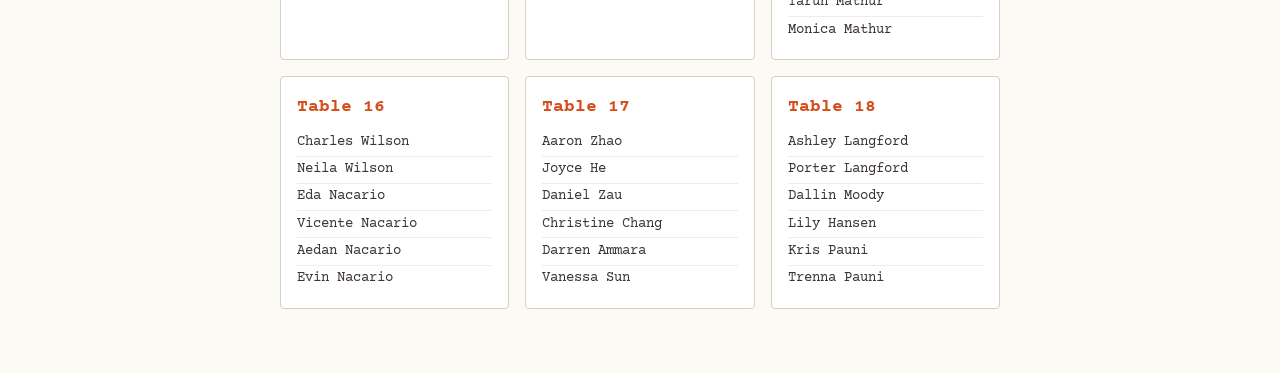
==== commit 62c0a3b9: "style: move tabs below header Co-Authored-By: Claude Sonnet 4.6 <noreply@anthropic.com>" ====
--- a/docs/index.html
+++ b/docs/index.html
@@ -10,12 +10,6 @@
   <link rel="stylesheet" href="styles.css" />
 </head>
 <body>
-    <!-- TABS -->
-    <nav class="tab-nav" aria-label="Page sections">
-        <button class="tab-btn tab-btn--active" data-tab="seating" data-header="Find Your Seat" data-subheader="Type your name to find your table.">Seating</button>
-        <button class="tab-btn" data-tab="things" data-header="Things to Do" data-subheader="Join the fun!">Things to Do</button>
-        <button class="tab-btn" data-tab="menu" data-header="Today's Menu" data-subheader="Michelin Bib Gourmand Taiwanese cuisine">Menu</button>
-    </nav>
 
     <!-- TOP: Title + instructions -->
     <header class="site-header">
@@ -23,6 +17,12 @@
         <p class="site-instructions">Type your name to find your table.</p>
     </header>
 
+    <!-- TABS -->
+    <nav class="tab-nav" aria-label="Page sections">
+        <button class="tab-btn tab-btn--active" data-tab="seating" data-header="Find Your Seat" data-subheader="Type your name to find your table.">Seating</button>
+        <button class="tab-btn" data-tab="things" data-header="Things to Do" data-subheader="Join the fun!">Things to Do</button>
+        <button class="tab-btn" data-tab="menu" data-header="Today's Menu" data-subheader="Michelin Bib Gourmand Taiwanese cuisine">Menu</button>
+    </nav>
 
     <!-- SEATING TAB -->
     <div id="tab-seating" class="tab-panel">
--- a/docs/styles.css
+++ b/docs/styles.css
@@ -42,7 +42,7 @@
 .site-header {
   text-align: center;
   margin-bottom: 2.5rem;
-  padding-top: 4rem;
+  padding-top: 2rem;
 }
 
 .site-title {
@@ -303,7 +303,7 @@
   text-transform: uppercase;
   letter-spacing: 0.08em;
   font-weight: 700;
-  padding: 0.6rem 1.5rem;
+  padding: 1rem 1.5rem;
   background: none;
   border: none;
   border-bottom: 2px solid transparent;
